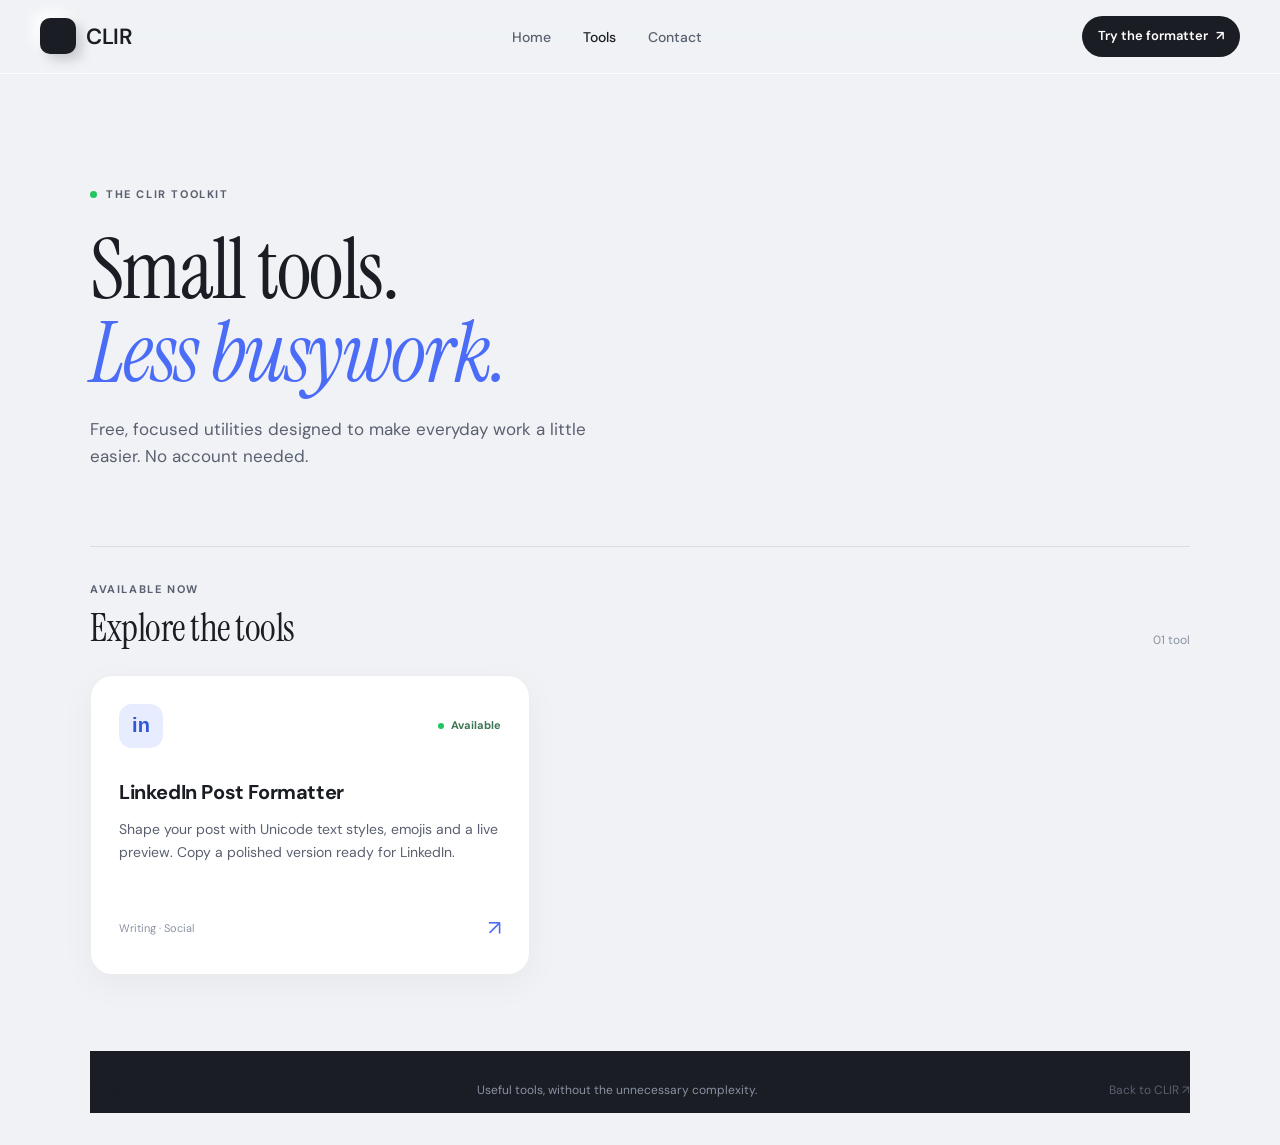
==== tools/index.html @ 88a95078 "Added Lindekin Formatter tool" ====
<!doctype html>
<html lang="en">
<head>
  <meta charset="utf-8">
  <meta name="viewport" content="width=device-width, initial-scale=1">
  <meta name="theme-color" content="#f0f2f5">
  <meta name="description" content="Free CLIR tools to make your writing clearer and your workflow faster.">
  <title>CLIR Tools — Simple tools for better work</title>
  <link rel="preconnect" href="https://fonts.googleapis.com">
  <link rel="preconnect" href="https://fonts.gstatic.com" crossorigin>
  <link href="https://fonts.googleapis.com/css2?family=DM+Sans:wght@400;500;600;700&family=Instrument+Serif:ital@0;1&display=swap" rel="stylesheet">
  <link rel="stylesheet" href="../style.css">
  <link rel="stylesheet" href="tools.css">
</head>
<body>
  <nav class="clir-nav">
    <a class="nav-logo" href="../index.html" aria-label="CLIR home"><span class="logo-icon">✦</span><span>CLIR</span></a>
    <ul class="nav-links">
      <li><a href="../index.html">Home</a></li>
      <li><a href="./index.html" aria-current="page">Tools</a></li>
      <li><a href="../index.html#contact">Contact</a></li>
    </ul>
    <a class="tools-nav-cta" href="./linkedin-formatter/">Try the formatter <span aria-hidden="true">↗</span></a>
  </nav>

  <main class="tools-page">
    <section class="tools-hero">
      <p class="eyebrow"><span class="eyebrow-dot"></span> THE CLIR TOOLKIT</p>
      <h1>Small tools.<br><em>Less busywork.</em></h1>
      <p class="tools-lede">Free, focused utilities designed to make everyday work a little easier. No account needed.</p>
    </section>

    <section class="tool-grid-section" aria-labelledby="tools-heading">
      <div class="tools-section-heading">
        <div><p class="section-kicker">AVAILABLE NOW</p><h2 id="tools-heading">Explore the tools</h2></div>
        <span class="tool-count">01 tool</span>
      </div>
      <a class="tool-card" href="./linkedin-formatter/">
        <div class="tool-card-top">
          <span class="tool-icon" aria-hidden="true">in</span>
          <span class="tool-status"><span></span> Available</span>
        </div>
        <h3>LinkedIn Post Formatter</h3>
        <p>Shape your post with Unicode text styles, emojis and a live preview. Copy a polished version ready for LinkedIn.</p>
        <div class="tool-card-bottom"><span>Writing · Social</span><span class="tool-arrow" aria-hidden="true">↗</span></div>
      </a>
    </section>
    <footer class="tools-footer">
      <a class="footer-brand-link" href="../index.html">CLIR</a>
      <span>Useful tools, without the unnecessary complexity.</span>
      <a href="../index.html">Back to CLIR ↗</a>
    </footer>
  </main>
</body>
</html>
---- style.css ----
*, *::before, *::after { box-sizing: border-box; margin: 0; padding: 0; }

    :root {
      --bg: #f0f2f5;
      --surface: #f4f6f9;
      --surface-raised: #ffffff;
      --text-primary: #1a1d24;
      --text-secondary: #5a6070;
      --text-muted: #8a92a3;
      --accent: #4a6cf7;
      --accent-soft: #e8ecff;
      --accent-2: #7c3aed;
      --shadow-sm: 6px 6px 12px #c8cad0, -6px -6px 12px #ffffff;
      --shadow-md: 10px 10px 20px #c0c3cc, -10px -10px 20px #ffffff;
      --shadow-inset: inset 4px 4px 8px #c8cad0, inset -4px -4px 8px #ffffff;
      --radius: 20px;
      --radius-sm: 12px;
      --font-display: 'Instrument Serif', serif;
      --font-body: 'DM Sans', sans-serif;
    }

    html { scroll-behavior: smooth; }

    body {
      font-family: var(--font-body);
      background: var(--bg);
      color: var(--text-primary);
      line-height: 1.6;
      overflow-x: hidden;
    }

    /* ── NAV ── */
    nav {
      position: fixed; top: 0; left: 0; right: 0; z-index: 100;
      padding: 16px 40px;
      display: flex; align-items: center; justify-content: space-between;
      background: rgba(240,242,245,0.85);
      backdrop-filter: blur(20px);
      -webkit-backdrop-filter: blur(20px);
      border-bottom: 1px solid rgba(255,255,255,0.7);
    }

    .nav-logo {
      display: flex; align-items: center; gap: 10px;
      text-decoration: none;
      font-weight: 600; font-size: 22px; letter-spacing: -0.5px;
      color: var(--text-primary);
    }

    .nav-logo .logo-icon {
      width: 36px; height: 36px;
      background: var(--text-primary);
      border-radius: 10px;
      box-shadow: var(--shadow-sm);
      display: flex; align-items: center; justify-content: center;
      font-size: 18px;
    }

    .nav-links {
      display: flex; align-items: center; gap: 32px;
      list-style: none;
    }

    .nav-links a {
      text-decoration: none; color: var(--text-secondary);
      font-size: 14px; font-weight: 500;
      transition: color 0.2s;
    }

    .nav-links a:hover { color: var(--text-primary); }

    .nav-cta {
      background: var(--text-primary);
      color: #fff !important;
      padding: 10px 20px;
      border-radius: 100px;
      font-size: 14px !important;
      transition: transform 0.2s, box-shadow 0.2s !important;
    }

    .nav-cta:hover { transform: translateY(-1px); box-shadow: 0 6px 20px rgba(26,29,36,0.25); }

    /* ── HERO ── */
    .hero {
      min-height: 100vh;
      display: flex; flex-direction: column;
      align-items: center; justify-content: center;
      padding: 120px 40px 80px;
      text-align: center;
      position: relative;
      overflow: hidden;
    }

    .hero::before {
      content: '';
      position: absolute; top: -200px; left: 50%; transform: translateX(-50%);
      width: 800px; height: 800px;
      background: radial-gradient(circle, rgba(74,108,247,0.08) 0%, transparent 70%);
      pointer-events: none;
    }

    .hero-badge {
      display: inline-flex; align-items: center; gap: 8px;
      background: var(--bg);
      box-shadow: var(--shadow-sm);
      border-radius: 100px;
      padding: 8px 18px;
      font-size: 13px; font-weight: 500;
      color: var(--text-secondary);
      margin-bottom: 36px;
      animation: fadeUp 0.6s ease both;
    }

    .hero-badge .dot { width: 7px; height: 7px; background: #22c55e; border-radius: 50%; }

    .hero h1 {
      font-family: var(--font-display);
      font-size: clamp(42px, 6vw, 78px);
      font-weight: 400;
      line-height: 1.1;
      letter-spacing: -1px;
      max-width: 900px;
      margin-bottom: 24px;
      animation: fadeUp 0.6s 0.1s ease both;
    }

    .hero h1 em {
      font-style: italic;
      color: var(--accent);
    }

    .hero-sub {
      font-size: clamp(16px, 2vw, 19px);
      color: var(--text-secondary);
      max-width: 560px;
      font-weight: 300;
      margin-bottom: 44px;
      animation: fadeUp 0.6s 0.2s ease both;
    }

    .hero-ctas {
      display: flex; gap: 14px; flex-wrap: wrap; justify-content: center;
      animation: fadeUp 0.6s 0.3s ease both;
    }

    .btn-primary {
      background: var(--text-primary);
      color: #fff;
      padding: 15px 28px;
      border-radius: 100px;
      text-decoration: none;
      font-weight: 500;
      font-size: 15px;
      transition: transform 0.2s, box-shadow 0.2s;
      display: inline-flex; align-items: center; gap: 8px;
    }

    .btn-primary:hover { transform: translateY(-2px); box-shadow: 0 10px 30px rgba(26,29,36,0.3); }

    .btn-secondary {
      background: var(--bg);
      color: var(--text-primary);
      padding: 15px 28px;
      border-radius: 100px;
      text-decoration: none;
      font-weight: 500;
      font-size: 15px;
      box-shadow: var(--shadow-sm);
      transition: transform 0.2s, box-shadow 0.2s;
      display: inline-flex; align-items: center; gap: 8px;
    }

    .btn-secondary:hover { transform: translateY(-2px); box-shadow: var(--shadow-md); }

    /* Hero visual */
    .hero-visual {
      margin-top: 70px;
      width: 100%; max-width: 820px;
      animation: fadeUp 0.6s 0.5s ease both;
    }

    .workflow-card {
      background: var(--bg);
      border-radius: var(--radius);
      box-shadow: var(--shadow-md);
      padding: 32px;
      display: grid;
      grid-template-columns: repeat(3, 1fr);
      gap: 16px;
    }

    .wf-item {
      background: var(--bg);
      border-radius: var(--radius-sm);
      box-shadow: var(--shadow-inset);
      padding: 20px 16px;
      text-align: left;
    }

    .wf-icon { font-size: 22px; margin-bottom: 10px; }
    .wf-label { font-size: 12px; color: var(--text-muted); font-weight: 500; text-transform: uppercase; letter-spacing: 0.5px; margin-bottom: 4px; }
    .wf-val { font-size: 26px; font-weight: 600; color: var(--text-primary); }
    .wf-desc { font-size: 12px; color: var(--text-muted); margin-top: 4px; }

    .wf-arrow {
      display: flex; align-items: center; justify-content: center;
      font-size: 18px; color: var(--accent);
      grid-column: 1 / -1;
      margin: 4px 0;
    }

    /* ── SECTION COMMONS ── */
    section { padding: 100px 40px; max-width: 1100px; margin: 0 auto; }
    .section-tag {
      font-size: 12px; font-weight: 600;
      text-transform: uppercase; letter-spacing: 1.5px;
      color: var(--accent); margin-bottom: 14px;
    }
    h2 {
      font-family: var(--font-display);
      font-size: clamp(32px, 4vw, 52px);
      font-weight: 400; line-height: 1.15;
      letter-spacing: -0.5px;
      margin-bottom: 16px;
    }
    .section-sub {
      font-size: 17px; color: var(--text-secondary);
      max-width: 520px; font-weight: 300;
      margin-bottom: 56px;
    }

    /* ── PROBLEM ── */
    .problem { text-align: center; }
    .problem .section-sub { margin-left: auto; margin-right: auto; }

    .stats-grid {
      display: grid;
      grid-template-columns: repeat(auto-fit, minmax(220px, 1fr));
      gap: 20px;
    }

    .stat-card {
      background: var(--bg);
      border-radius: var(--radius);
      box-shadow: var(--shadow-md);
      padding: 36px 28px;
      text-align: left;
      position: relative;
      overflow: hidden;
    }

    .stat-card::before {
      content: '';
      position: absolute; top: 0; left: 0;
      width: 4px; height: 100%;
      background: var(--accent);
      border-radius: 4px 0 0 4px;
    }

    .stat-num {
      font-family: var(--font-display);
      font-size: 52px; font-weight: 400;
      color: var(--text-primary);
      line-height: 1;
      margin-bottom: 10px;
    }

    .stat-label { font-size: 15px; color: var(--text-secondary); font-weight: 400; }

    /* ── SOLUTION ── */
    .solution-grid {
      display: grid;
      grid-template-columns: repeat(auto-fit, minmax(280px, 1fr));
      gap: 20px;
    }

    .sol-card {
      background: var(--bg);
      border-radius: var(--radius);
      box-shadow: var(--shadow-md);
      padding: 36px 30px;
      transition: transform 0.25s, box-shadow 0.25s;
    }

    .sol-card:hover { transform: translateY(-4px); box-shadow: 16px 16px 32px #b8bbc4, -16px -16px 32px #ffffff; }

    .sol-icon {
      width: 52px; height: 52px;
      background: var(--bg);
      border-radius: var(--radius-sm);
      box-shadow: var(--shadow-sm);
      display: flex; align-items: center; justify-content: center;
      font-size: 24px;
      margin-bottom: 22px;
    }

    .sol-card h3 { font-size: 19px; font-weight: 600; margin-bottom: 10px; }
    .sol-card p { font-size: 14px; color: var(--text-secondary); line-height: 1.7; }
    .sol-metric { margin-top: 18px; font-size: 13px; font-weight: 600; color: var(--accent); }

    /* ── TIMELINE ── */
    .timeline-wrap {
      background: var(--bg);
      border-radius: var(--radius);
      box-shadow: var(--shadow-md);
      padding: 48px 40px;
    }

    .timeline {
      display: grid;
      grid-template-columns: repeat(3, 1fr);
      position: relative;
      gap: 24px;
    }

    .timeline::before {
      content: '';
      position: absolute;
      top: 24px; left: 10%; right: 10%;
      height: 2px;
      background: linear-gradient(90deg, var(--accent), var(--accent-2));
    }

    .tl-step { text-align: center; padding-top: 60px; position: relative; }

    .tl-dot {
      position: absolute; top: 12px; left: 50%; transform: translateX(-50%);
      width: 24px; height: 24px;
      background: var(--bg);
      border-radius: 50%;
      box-shadow: var(--shadow-sm);
      display: flex; align-items: center; justify-content: center;
    }

    .tl-dot-inner {
      width: 12px; height: 12px;
      background: var(--accent);
      border-radius: 50%;
    }

    .tl-days { font-size: 12px; font-weight: 600; color: var(--accent); text-transform: uppercase; letter-spacing: 1px; margin-bottom: 8px; }
    .tl-title { font-size: 17px; font-weight: 600; margin-bottom: 8px; }
    .tl-desc { font-size: 13px; color: var(--text-secondary); line-height: 1.6; }

    /* ── CASE STUDIES ── */
    .cases-grid {
      display: grid;
      grid-template-columns: repeat(auto-fit, minmax(260px, 1fr));
      gap: 20px;
    }

    .case-card {
      background: var(--bg);
      border-radius: var(--radius);
      box-shadow: var(--shadow-md);
      padding: 36px 28px;
    }

    .case-metric {
      font-family: var(--font-display);
      font-size: 48px; font-weight: 400;
      color: var(--accent);
      line-height: 1;
      margin-bottom: 8px;
    }

    .case-title { font-size: 16px; font-weight: 600; margin-bottom: 6px; }
    .case-desc { font-size: 13px; color: var(--text-secondary); }

    /* ── SERVICES ── */
    .services-grid {
      display: grid;
      grid-template-columns: repeat(auto-fit, minmax(230px, 1fr));
      gap: 18px;
    }

    .srv-card {
      background: var(--bg);
      border-radius: var(--radius);
      box-shadow: var(--shadow-md);
      padding: 30px 26px;
      transition: transform 0.2s;
    }

    .srv-card:hover { transform: translateY(-3px); }
    .srv-num { font-size: 11px; font-weight: 600; color: var(--accent); text-transform: uppercase; letter-spacing: 1.5px; margin-bottom: 12px; }
    .srv-card h3 { font-size: 17px; font-weight: 600; margin-bottom: 8px; }
    .srv-card p { font-size: 13px; color: var(--text-secondary); }

    /* ── WHY CLIR ── */
    .why-grid {
      display: grid;
      grid-template-columns: 1fr 1fr;
      gap: 20px;
    }

    .why-card {
      background: var(--bg);
      border-radius: var(--radius);
      box-shadow: var(--shadow-md);
      padding: 30px 28px;
      display: flex; gap: 16px; align-items: flex-start;
    }

    .why-icon {
      width: 44px; height: 44px; flex-shrink: 0;
      background: var(--bg);
      border-radius: 12px;
      box-shadow: var(--shadow-sm);
      display: flex; align-items: center; justify-content: center;
      font-size: 20px;
    }

    .why-card h3 { font-size: 16px; font-weight: 600; margin-bottom: 5px; }
    .why-card p { font-size: 13px; color: var(--text-secondary); }

    /* ── BIG CTA ── */
    .big-cta {
      text-align: center;
      padding: 100px 40px;
      max-width: 800px;
      margin: 0 auto;
    }

    .cta-card {
      background: var(--text-primary);
      border-radius: 28px;
      padding: 72px 60px;
      color: #fff;
      box-shadow: 20px 20px 60px rgba(26,29,36,0.25);
    }

    .cta-card h2 {
      font-family: var(--font-display);
      font-size: clamp(30px, 4vw, 48px);
      color: #fff;
      margin-bottom: 18px;
    }

    .cta-card p { color: rgba(255,255,255,0.65); margin-bottom: 36px; font-size: 16px; }

    .btn-white {
      background: #fff;
      color: var(--text-primary);
      padding: 16px 32px;
      border-radius: 100px;
      text-decoration: none;
      font-weight: 600;
      font-size: 15px;
      display: inline-block;
      transition: transform 0.2s, box-shadow 0.2s;
    }

    .btn-white:hover { transform: translateY(-2px); box-shadow: 0 10px 30px rgba(0,0,0,0.2); }

    /* ── CONTACT FORM ── */
    .contact-section { max-width: 800px; }

    .form-card {
      background: var(--bg);
      border-radius: var(--radius);
      box-shadow: var(--shadow-md);
      padding: 48px 44px;
    }

    .form-grid { display: grid; grid-template-columns: 1fr 1fr; gap: 16px; }
    .form-full { grid-column: 1 / -1; }

    .form-group { display: flex; flex-direction: column; gap: 6px; }
    .form-group label { font-size: 13px; font-weight: 500; color: var(--text-secondary); }

    .form-group input,
    .form-group textarea,
    .form-group select {
      background: var(--bg);
      border: none;
      border-radius: var(--radius-sm);
      box-shadow: var(--shadow-inset);
      padding: 14px 18px;
      font-family: var(--font-body);
      font-size: 14px;
      color: var(--text-primary);
      outline: none;
      transition: box-shadow 0.2s;
      width: 100%;
    }

    .form-group input:focus,
    .form-group textarea:focus {
      box-shadow: inset 4px 4px 8px #c8cad0, inset -4px -4px 8px #ffffff, 0 0 0 2px var(--accent);
    }

    .form-group textarea { resize: vertical; min-height: 120px; }

    .form-submit {
      background: var(--text-primary);
      color: #fff;
      border: none;
      padding: 16px 32px;
      border-radius: 100px;
      font-family: var(--font-body);
      font-size: 15px;
      font-weight: 500;
      cursor: pointer;
      margin-top: 8px;
      transition: transform 0.2s, box-shadow 0.2s;
    }

    .form-submit:hover { transform: translateY(-2px); box-shadow: 0 8px 24px rgba(26,29,36,0.3); }

    /* ── POLICY PAGES ── */
    .policy-section {
      max-width: 780px;
      padding: 120px 40px 80px;
    }

    .policy-section h1 {
      font-family: var(--font-display);
      font-size: 40px; margin-bottom: 8px;
    }

    .policy-date { font-size: 13px; color: var(--text-muted); margin-bottom: 40px; }

    .policy-section h2 {
      font-size: 20px; font-family: var(--font-body);
      font-weight: 600; margin: 32px 0 10px;
    }

    .policy-section p, .policy-section li {
      font-size: 15px; color: var(--text-secondary);
      line-height: 1.8; margin-bottom: 12px;
    }

    .policy-section ul { padding-left: 20px; margin-bottom: 12px; }

    /* ── FOOTER ── */
    footer {
      background: var(--text-primary);
      color: rgba(255,255,255,0.7);
      padding: 60px 40px 40px;
    }

    .footer-inner {
      max-width: 1100px; margin: 0 auto;
      display: grid; grid-template-columns: 1.5fr 1fr 1fr 1fr;
      gap: 48px;
    }

    .footer-brand h3 { color: #fff; font-size: 20px; font-weight: 600; margin-bottom: 10px; }
    .footer-brand p { font-size: 13px; line-height: 1.7; max-width: 240px; }

    .footer-col h4 { color: #fff; font-size: 13px; font-weight: 600; text-transform: uppercase; letter-spacing: 1px; margin-bottom: 16px; }
    .footer-col a { display: block; color: rgba(255,255,255,0.6); text-decoration: none; font-size: 13px; margin-bottom: 10px; transition: color 0.2s; }
    .footer-col a:hover { color: #fff; }

    .footer-bottom {
      max-width: 1100px; margin: 40px auto 0;
      padding-top: 24px;
      border-top: 1px solid rgba(255,255,255,0.1);
      display: flex; justify-content: space-between; align-items: center;
      font-size: 12px;
    }

    /* ── TABS (page routing) ── */
    .page { display: none; }
    .page.active { display: block; }

    /* ── ANIMATIONS ── */
    @keyframes fadeUp {
      from { opacity: 0; transform: translateY(24px); }
      to { opacity: 1; transform: translateY(0); }
    }

    .reveal {
      opacity: 0; transform: translateY(20px);
      transition: opacity 0.6s ease, transform 0.6s ease;
    }

    .reveal.visible { opacity: 1; transform: none; }

    /* ── RESPONSIVE ── */
    @media (max-width: 768px) {
      nav { padding: 14px 20px; }
      .nav-links { display: none; }
      section { padding: 70px 20px; }
      .hero { padding: 100px 20px 60px; }
      .workflow-card { grid-template-columns: 1fr; }
      .wf-arrow { display: none; }
      .timeline { grid-template-columns: 1fr; }
      .timeline::before { display: none; }
      .tl-step { padding-top: 20px; }
      .tl-dot { display: none; }
      .why-grid { grid-template-columns: 1fr; }
      .footer-inner { grid-template-columns: 1fr; gap: 32px; }
      .footer-bottom { flex-direction: column; gap: 12px; text-align: center; }
      .form-grid { grid-template-columns: 1fr; }
      .cta-card { padding: 48px 28px; }
    }

    /* Hamburger */
    .menu-btn {
      display: none;
      background: var(--bg);
      border: none;
      border-radius: 10px;
      box-shadow: var(--shadow-sm);
      width: 40px; height: 40px;
      cursor: pointer; font-size: 18px;
      align-items: center; justify-content: center;
    }

    @media (max-width: 768px) { .menu-btn { display: flex; } }
---- tools/tools.css ----
/* Scoped styles for the CLIR tools directory. */
.tools-page {
  width: min(1100px, calc(100% - 48px));
  margin: 0 auto;
  padding: 132px 0 32px;
  color: var(--text-primary, #1a1d24);
}
.tools-page > section { max-width: none; margin: 0; padding-left: 0; padding-right: 0; }
.clir-nav { position: fixed; }
.clir-nav .nav-links a[aria-current="page"] { color: var(--text-primary, #1a1d24); }
.tools-nav-cta {
  display: inline-flex; align-items: center; gap: 8px;
  padding: 10px 16px; border-radius: 999px;
  background: var(--text-primary, #1a1d24); color: #fff;
  text-decoration: none; font-size: 13px; font-weight: 600;
}
.tools-hero { padding: 54px 0 76px; max-width: 760px; }
.eyebrow, .section-kicker {
  display: flex; align-items: center; gap: 9px;
  font-size: 11px; font-weight: 700; letter-spacing: 1.6px;
  color: var(--text-secondary, #5a6070);
}
.eyebrow-dot { width: 7px; height: 7px; border-radius: 50%; background: #22c55e; }
.tools-hero h1 {
  margin: 24px 0 22px; font: 400 clamp(48px, 7vw, 84px)/.99 var(--font-display, Georgia, serif);
  letter-spacing: -1.7px;
}
.tools-hero h1 em { color: var(--accent, #4a6cf7); }
.tools-lede { max-width: 520px; color: var(--text-secondary, #5a6070); font-size: 17px; }
.tool-grid-section { padding: 34px 0 76px; border-top: 1px solid rgba(26,29,36,.1); }
.tools-section-heading { display: flex; align-items: end; justify-content: space-between; gap: 16px; margin-bottom: 24px; }
.tools-section-heading h2 { margin: 8px 0 0; font-size: clamp(28px, 4vw, 38px); }
.tool-count { color: var(--text-muted, #8a92a3); font-size: 12px; }
.tool-card {
  display: flex; flex-direction: column; min-height: 300px;
  padding: 28px; max-width: 440px; text-decoration: none; color: inherit;
  background: var(--surface-raised, #fff); border: 1px solid rgba(26,29,36,.08);
  border-radius: 22px; box-shadow: 0 10px 35px rgba(26,29,36,.045);
  transition: transform .2s ease, box-shadow .2s ease, border-color .2s ease;
}
.tool-card:hover { transform: translateY(-4px); border-color: rgba(74,108,247,.3); box-shadow: 0 18px 44px rgba(26,29,36,.09); }
.tool-card-top, .tool-card-bottom { display: flex; align-items: center; justify-content: space-between; gap: 12px; }
.tool-icon {
  display: grid; place-items: center; width: 44px; height: 44px; border-radius: 13px;
  background: #e8ecff; color: #3156d9; font: 700 20px Arial, sans-serif;
}
.tool-status { display: inline-flex; align-items: center; gap: 7px; color: #3d7653; font-size: 11px; font-weight: 700; }
.tool-status span { width: 6px; height: 6px; border-radius: 50%; background: #22c55e; }
.tool-card h3 { margin: 28px 0 10px; font-size: 20px; letter-spacing: -.4px; }
.tool-card p { color: var(--text-secondary, #5a6070); font-size: 14px; line-height: 1.7; }
.tool-card-bottom { margin-top: auto; padding-top: 28px; color: var(--text-muted, #8a92a3); font-size: 11px; }
.tool-arrow { font-size: 21px; color: var(--accent, #4a6cf7); }
.tools-footer {
  display: flex; align-items: center; justify-content: space-between; gap: 20px;
  border-top: 1px solid rgba(26,29,36,.1); padding: 26px 0 10px;
  color: var(--text-muted, #8a92a3); font-size: 12px;
}
.tools-footer a { color: var(--text-secondary, #5a6070); text-decoration: none; }
.tools-footer .footer-brand-link { color: var(--text-primary, #1a1d24); font-size: 16px; font-weight: 700; }
@media (max-width: 768px) {
  .tools-page { width: min(100% - 32px, 640px); padding-top: 104px; }
  .tools-hero { padding: 44px 0 54px; }
  .tools-hero h1 { letter-spacing: -1px; }
  .tools-nav-cta { font-size: 12px; padding: 9px 12px; }
  .tool-card { min-height: 280px; padding: 22px; }
  .tools-footer { flex-wrap: wrap; }
}
@media (max-width: 420px) {
  .tools-nav-cta { display: none; }
}
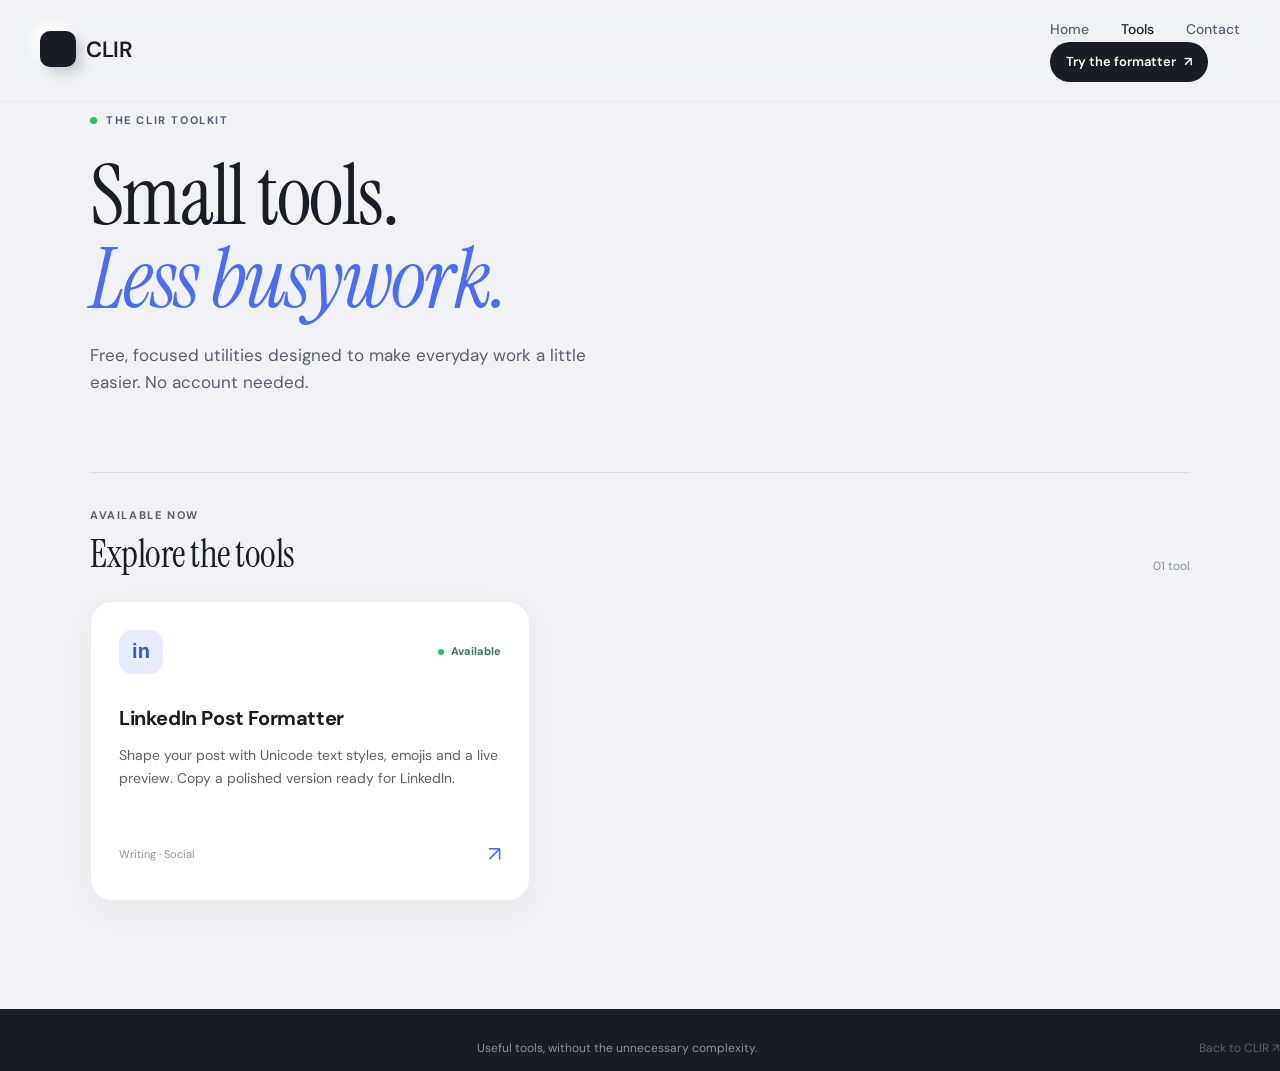
==== commit f997acf2: "Refactor navigation layout and adjust padding in tools page" ====
--- a/tools/index.html
+++ b/tools/index.html
@@ -14,13 +14,18 @@
 </head>
 <body>
   <nav class="clir-nav">
-    <a class="nav-logo" href="../index.html" aria-label="CLIR home"><span class="logo-icon">✦</span><span>CLIR</span></a>
-    <ul class="nav-links">
-      <li><a href="../index.html">Home</a></li>
-      <li><a href="./index.html" aria-current="page">Tools</a></li>
-      <li><a href="../index.html#contact">Contact</a></li>
-    </ul>
-    <a class="tools-nav-cta" href="./linkedin-formatter/">Try the formatter <span aria-hidden="true">↗</span></a>
+    <a class="nav-logo" href="../index.html" aria-label="CLIR home">
+    <div class="logo-icon"><img width="24px" src="./assets/images/clir-logo.png" alt="" srcset=""></div>
+      
+      <span>CLIR</span></a>
+      <div>
+        <ul class="nav-links">
+          <li><a href="../index.html">Home</a></li>
+          <li><a href="./index.html" aria-current="page">Tools</a></li>
+          <li><a href="../index.html#contact">Contact</a></li>
+        </ul>
+        <a class="tools-nav-cta" href="./linkedin-formatter/">Try the formatter <span aria-hidden="true">↗</span></a>
+      </div>
   </nav>
 
   <main class="tools-page">
@@ -45,11 +50,11 @@
         <div class="tool-card-bottom"><span>Writing · Social</span><span class="tool-arrow" aria-hidden="true">↗</span></div>
       </a>
     </section>
+  </main>
     <footer class="tools-footer">
       <a class="footer-brand-link" href="../index.html">CLIR</a>
       <span>Useful tools, without the unnecessary complexity.</span>
       <a href="../index.html">Back to CLIR ↗</a>
     </footer>
-  </main>
 </body>
 </html>
--- a/tools/tools.css
+++ b/tools/tools.css
@@ -2,7 +2,7 @@
 .tools-page {
   width: min(1100px, calc(100% - 48px));
   margin: 0 auto;
-  padding: 132px 0 32px;
+  padding: 58px 0 32px;
   color: var(--text-primary, #1a1d24);
 }
 .tools-page > section { max-width: none; margin: 0; padding-left: 0; padding-right: 0; }
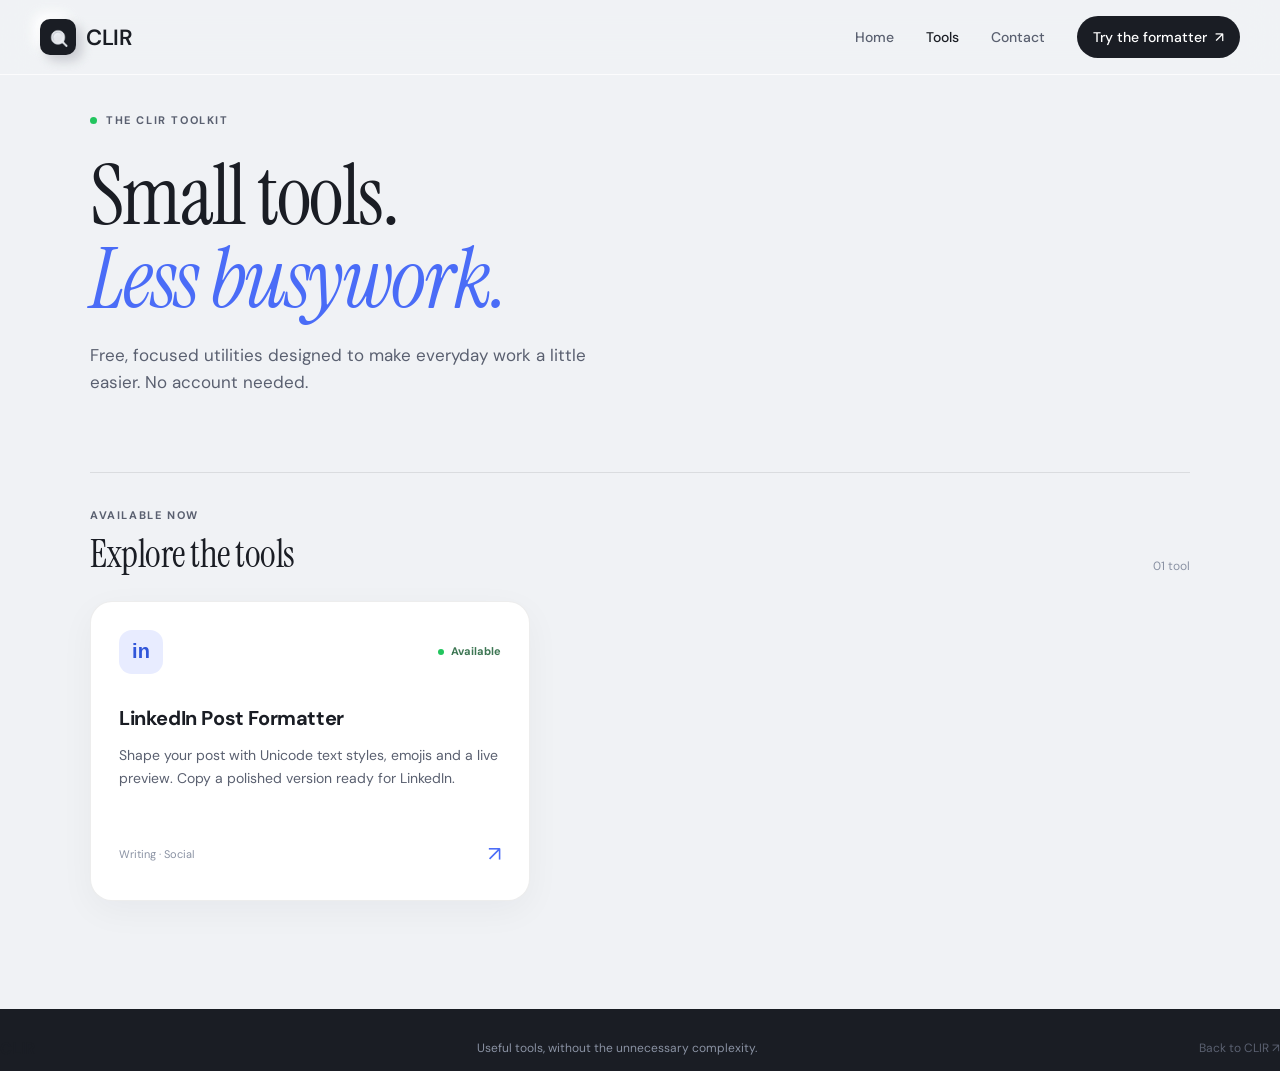
==== commit 04782df6: "Update navigation links and enhance button styling in tools section" ====
--- a/tools/index.html
+++ b/tools/index.html
@@ -15,17 +15,16 @@
 <body>
   <nav class="clir-nav">
     <a class="nav-logo" href="../index.html" aria-label="CLIR home">
-    <div class="logo-icon"><img width="24px" src="./assets/images/clir-logo.png" alt="" srcset=""></div>
+    <div class="logo-icon"><img width="24px" src="../assets/images/clir-logo.png" alt="" srcset=""></div>
       
       <span>CLIR</span></a>
-      <div>
         <ul class="nav-links">
           <li><a href="../index.html">Home</a></li>
           <li><a href="./index.html" aria-current="page">Tools</a></li>
           <li><a href="../index.html#contact">Contact</a></li>
+          <li> <a class="tools-nav-cta" href="./linkedin-formatter/">Try the formatter <span aria-hidden="true">↗</span></a></li>
         </ul>
-        <a class="tools-nav-cta" href="./linkedin-formatter/">Try the formatter <span aria-hidden="true">↗</span></a>
-      </div>
+        
   </nav>
 
   <main class="tools-page">
--- a/tools/tools.css
+++ b/tools/tools.css
@@ -11,7 +11,7 @@
 .tools-nav-cta {
   display: inline-flex; align-items: center; gap: 8px;
   padding: 10px 16px; border-radius: 999px;
-  background: var(--text-primary, #1a1d24); color: #fff;
+  background: var(--text-primary, #1a1d24); color: #fff !important;
   text-decoration: none; font-size: 13px; font-weight: 600;
 }
 .tools-hero { padding: 54px 0 76px; max-width: 760px; }
